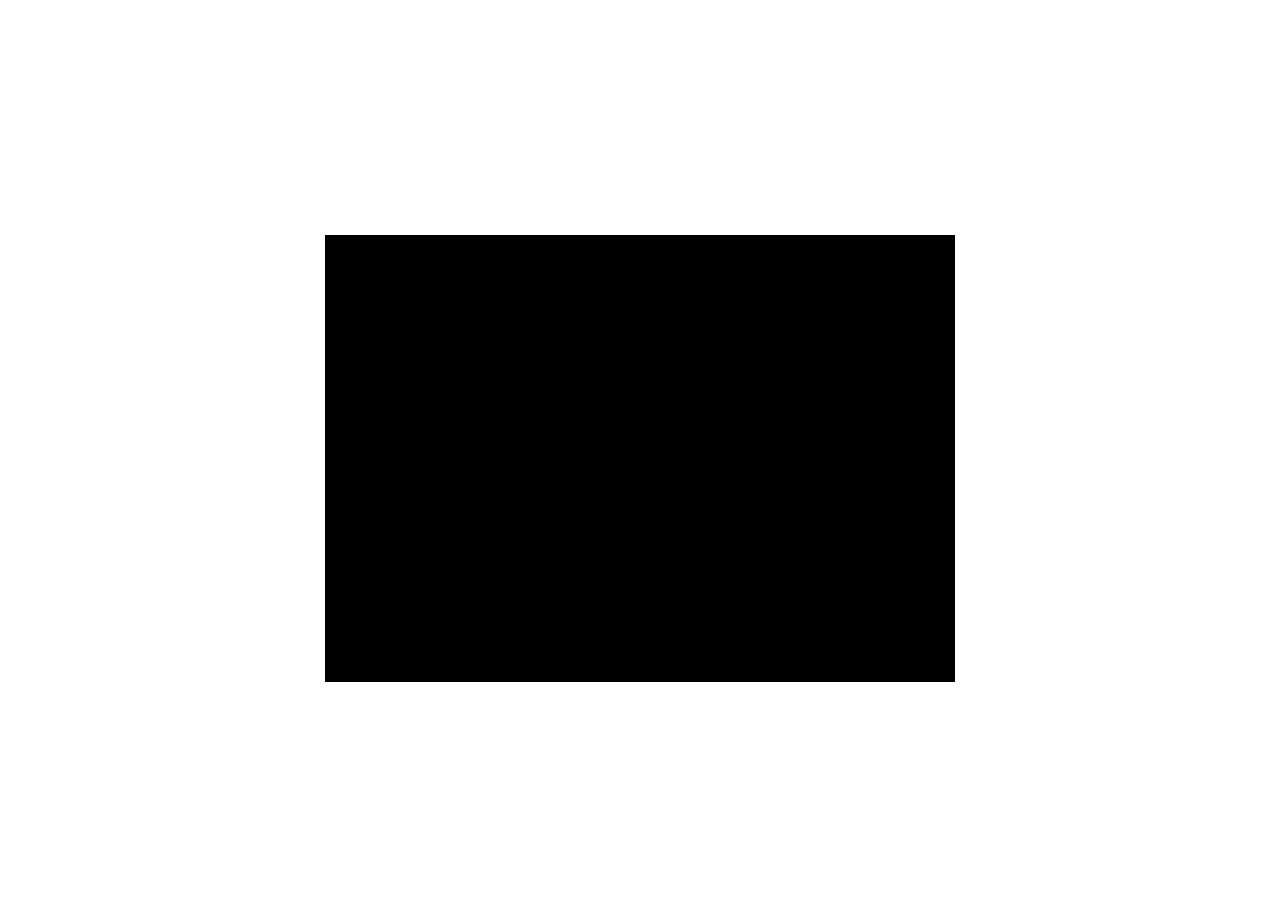
==== index.html @ 40381aaf "Central box" ====
<!DOCTYPE html>
<html lang="sv">
<head>
    <meta charset="UTF-8">
    <meta http-equiv="X-UA-Compatible" content="IE=edge">
    <meta name="viewport" content="width=device-width, initial-scale=1.0">
    <title>Vinterkort</title>
    <link rel="stylesheet" href="stylesheet.css">
</head>


<body>
    
    <main>
        <p>1</p>
    </main>

</body>


</html>
---- stylesheet.css ----
html, body{
    height: 100%;
}

body{
    display: flex;
    justify-content: center;
    align-items: center;
}

main{
    background-color: black;
    width: 630px;
    height: 447px;
}
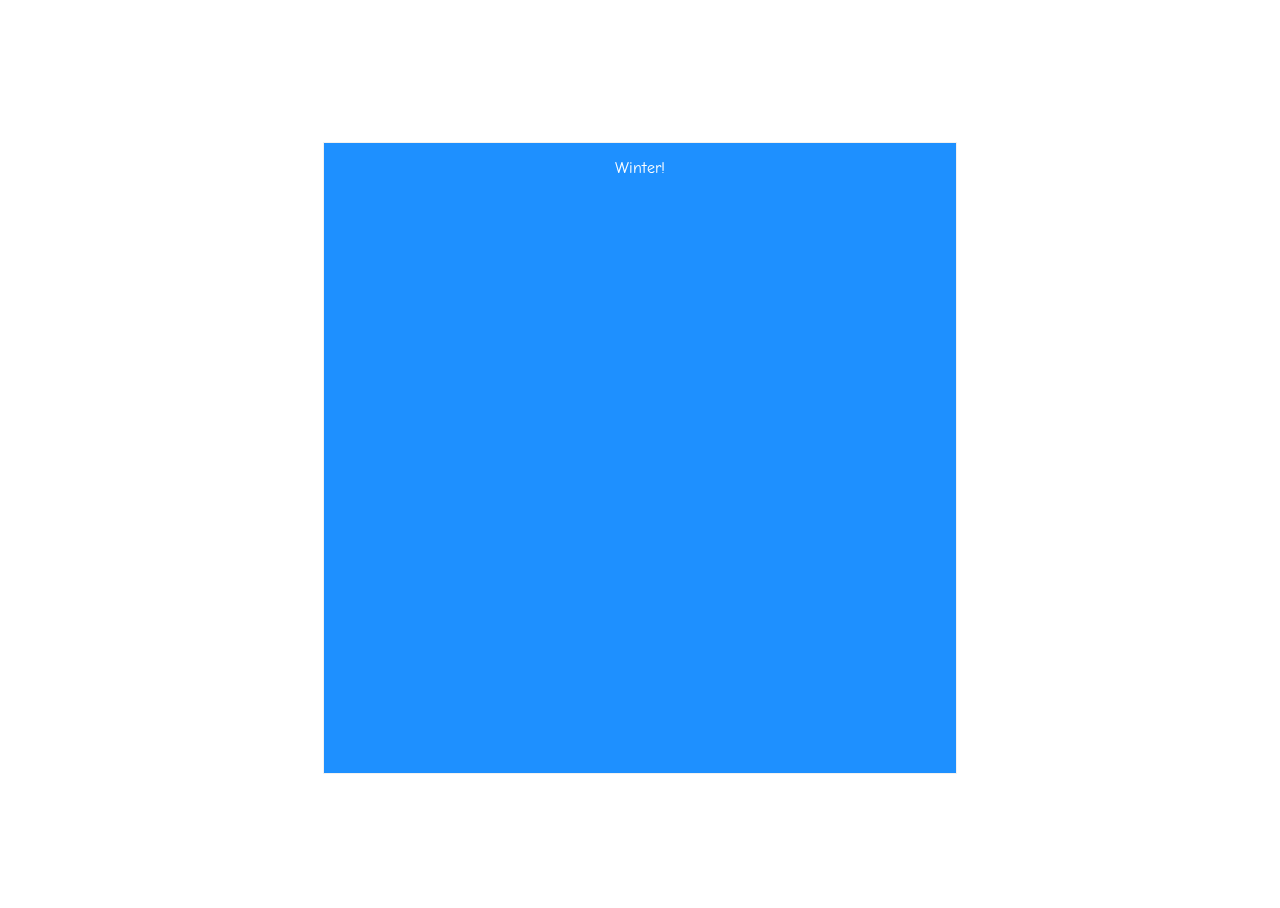
==== commit 55fef687: "Weird flipcard" ====
--- a/index.html
+++ b/index.html
@@ -6,15 +6,36 @@
     <meta name="viewport" content="width=device-width, initial-scale=1.0">
     <title>Vinterkort</title>
     <link rel="stylesheet" href="stylesheet.css">
+    <link rel="preconnect" href="https://fonts.googleapis.com">
+    <link rel="preconnect" href="https://fonts.gstatic.com" crossorigin>
+    <link href="https://fonts.googleapis.com/css2?family=Comic+Neue:ital,wght@1,300&display=swap" rel="stylesheet">
 </head>
 
 
 <body>
     
-    <main>
-        <p>1</p>
+    <main class="flip-card">
+
+
+        <section class="flip-card-inner">
+
+
+            <section class="flip-card-front">
+                <img alt="Hot beverage held with mittens" src="hotdrink.jpg" class="beverage">
+            </section>
+
+
+            <section class="flip-card-back">
+                <p>Winter!</p>
+            </section>
+
+
+        </section> 
+          
+        
     </main>
 
+    
 </body>
 
 
--- a/stylesheet.css
+++ b/stylesheet.css
@@ -6,12 +6,53 @@
     display: flex;
     justify-content: center;
     align-items: center;
+    font-family: 'Comic Neue', cursive;
 }
 
 main{
-    background-color: black;
-    width: 630px;
-    height: 447px;
+    width: 50%;
+    height: 70%;
 }
 
+.beverage{
+    max-width: 100%;
+    height: 100%;
+}
 
+.flip-card {
+    background-color:transparent;
+    border: 1px solid #f1f1f1;
+    perspective: 1000px;
+}
+  
+.flip-card-inner {
+    position: relative;
+    width: 100%;
+    height: 100%;
+    text-align: center;
+    transition: transform 0.8s;
+    transform-style: preserve-3d;
+}
+  
+.flip-card:hover, .flip-card-inner {
+    transform: rotateY(180deg);
+}
+  
+.flip-card-front, .flip-card-back {
+    position: absolute;
+    width: 100%;
+    height: 100%;
+    -webkit-backface-visibility: hidden;
+    backface-visibility: hidden;
+}
+  
+.flip-card-front {
+    background-color: #bbb;
+    color: black;
+}
+
+.flip-card-back {
+    background-color: dodgerblue;
+    color: white;
+    transform: rotateY(180deg);
+}
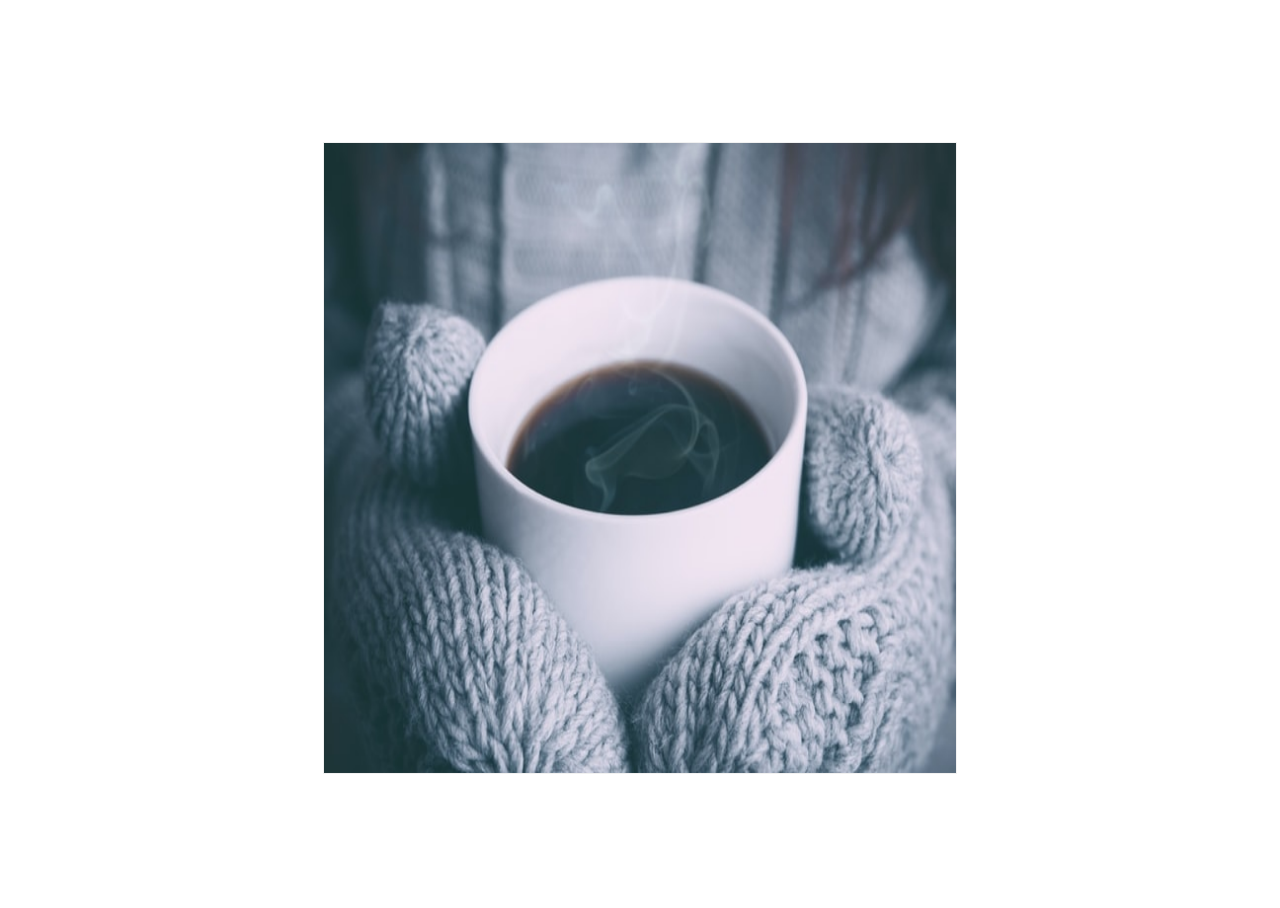
==== commit 049b306e: "Failed bug fix" ====
--- a/index.html
+++ b/index.html
@@ -14,26 +14,26 @@
 
 <body>
     
-    <main class="flip-card">
+    <div class="flip-card">
 
 
-        <section class="flip-card-inner">
+        <div class="flip-card-inner">
 
 
-            <section class="flip-card-front">
+            <div class="flip-card-front">
                 <img alt="Hot beverage held with mittens" src="hotdrink.jpg" class="beverage">
-            </section>
+            </div>
 
 
-            <section class="flip-card-back">
+            <div class="flip-card-back">
                 <p>Winter!</p>
-            </section>
+            </div>
 
 
-        </section> 
+        </div> 
           
         
-    </main>
+    </div>
 
     
 </body>
--- a/stylesheet.css
+++ b/stylesheet.css
@@ -9,7 +9,7 @@
     font-family: 'Comic Neue', cursive;
 }
 
-main{
+.flip-card{
     width: 50%;
     height: 70%;
 }
@@ -20,38 +20,42 @@
 }
 
 .flip-card {
-    background-color:transparent;
-    border: 1px solid #f1f1f1;
-    perspective: 1000px;
+    position: relative;
+    background-color: transparent;
+    border: 1px solid #f1f1f1; /*?*/
+    perspective: 1000px;/*?*/
 }
   
 .flip-card-inner {
-    position: relative;
+    position: absolute;
     width: 100%;
     height: 100%;
-    text-align: center;
+    text-align: center; /*?*/
+    -webkit-transform-style: preserve-3d;
+    transform-style: preserve-3d;
     transition: transform 0.8s;
-    transform-style: preserve-3d;
 }
   
-.flip-card:hover, .flip-card-inner {
+.flip-card:hover{
     transform: rotateY(180deg);
 }
   
-.flip-card-front, .flip-card-back {
+.flip-card-front{
     position: absolute;
     width: 100%;
     height: 100%;
     -webkit-backface-visibility: hidden;
     backface-visibility: hidden;
-}
-  
-.flip-card-front {
-    background-color: #bbb;
+    background-color: #f0f0f0;
     color: black;
 }
 
 .flip-card-back {
+    position: absolute;
+    width: 100%;
+    height: 100%;
+    -webkit-backface-visibility: hidden;
+    backface-visibility: hidden;
     background-color: dodgerblue;
     color: white;
     transform: rotateY(180deg);
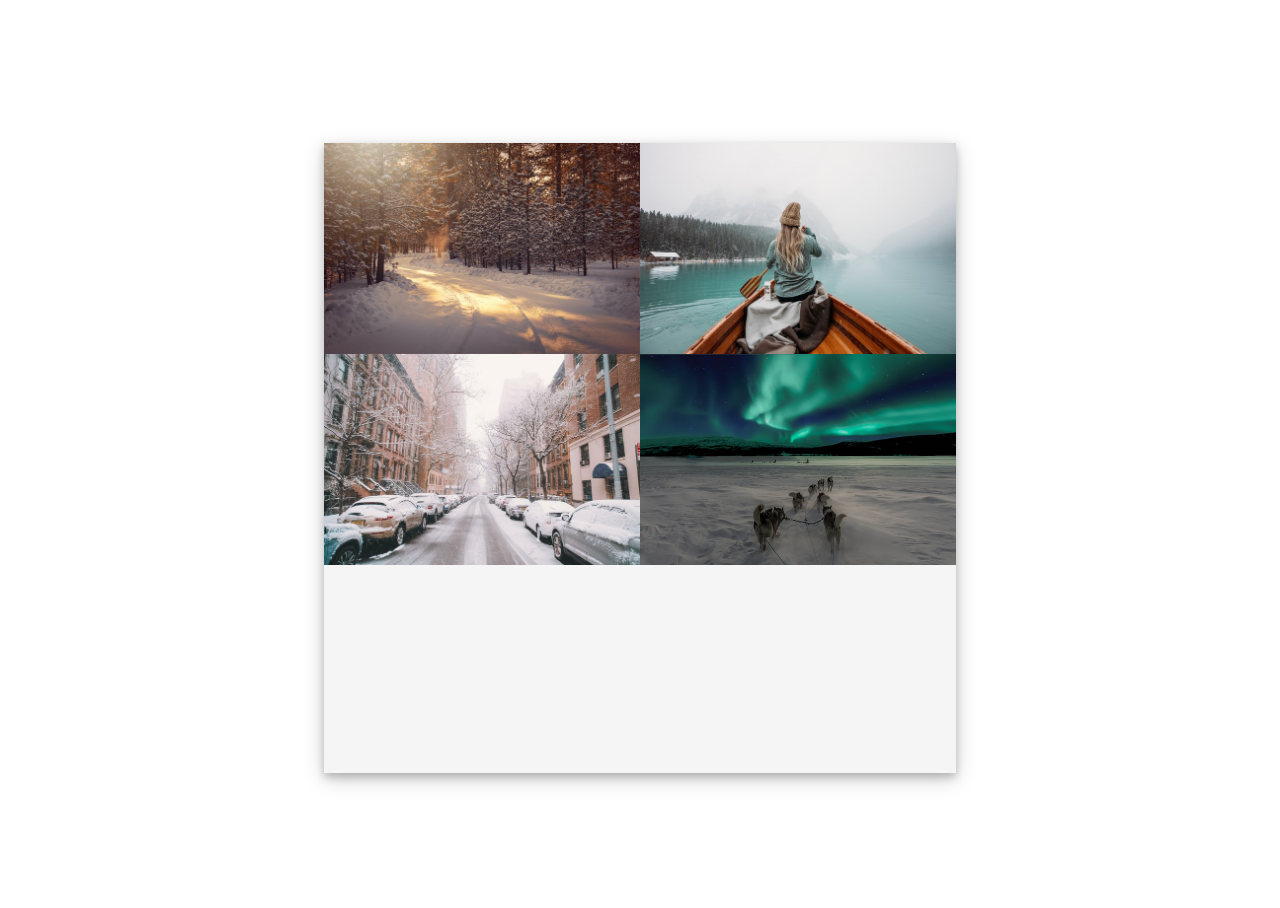
==== commit 536befc6: "front" ====
--- a/index.html
+++ b/index.html
@@ -14,26 +14,17 @@
 
 <body>
     
-    <div class="flip-card">
+    <main class="flip-card">
 
-
-        <div class="flip-card-inner">
-
-
-            <div class="flip-card-front">
-                <img alt="Hot beverage held with mittens" src="hotdrink.jpg" class="beverage">
-            </div>
-
-
-            <div class="flip-card-back">
-                <p>Winter!</p>
-            </div>
-
-
-        </div> 
+        <section class="pictures">
+            <img alt="Forrest covered in snow" src="forrest.jpg" class="pic">
+            <img alt="Winter boat ride" src="boat.jpg" class="pic">
+            <img alt="City covered in snow" src="city.jpg" class="pic">
+            <img alt="Northern lights and dogs" src="dogs.jpg" class="pic">
+        </section>
           
         
-    </div>
+    </main>
 
     
 </body>
--- a/stylesheet.css
+++ b/stylesheet.css
@@ -9,54 +9,22 @@
     font-family: 'Comic Neue', cursive;
 }
 
-.flip-card{
+main{
     width: 50%;
     height: 70%;
+    background-color: whitesmoke;
+    box-shadow: 0 4px 8px 0 rgba(0, 0, 0, 0.2), 0 6px 20px 0 rgba(0, 0, 0, 0.19);
+
 }
 
-.beverage{
-    max-width: 100%;
-    height: 100%;
+.pictures{
+    display: flex;
+    justify-content: center;
+    align-items: top;
+    flex-wrap: wrap;
 }
 
-.flip-card {
-    position: relative;
-    background-color: transparent;
-    border: 1px solid #f1f1f1; /*?*/
-    perspective: 1000px;/*?*/
-}
-  
-.flip-card-inner {
-    position: absolute;
-    width: 100%;
-    height: 100%;
-    text-align: center; /*?*/
-    -webkit-transform-style: preserve-3d;
-    transform-style: preserve-3d;
-    transition: transform 0.8s;
-}
-  
-.flip-card:hover{
-    transform: rotateY(180deg);
-}
-  
-.flip-card-front{
-    position: absolute;
-    width: 100%;
-    height: 100%;
-    -webkit-backface-visibility: hidden;
-    backface-visibility: hidden;
-    background-color: #f0f0f0;
-    color: black;
+.pic{
+    width: 50%;
 }
 
-.flip-card-back {
-    position: absolute;
-    width: 100%;
-    height: 100%;
-    -webkit-backface-visibility: hidden;
-    backface-visibility: hidden;
-    background-color: dodgerblue;
-    color: white;
-    transform: rotateY(180deg);
-}
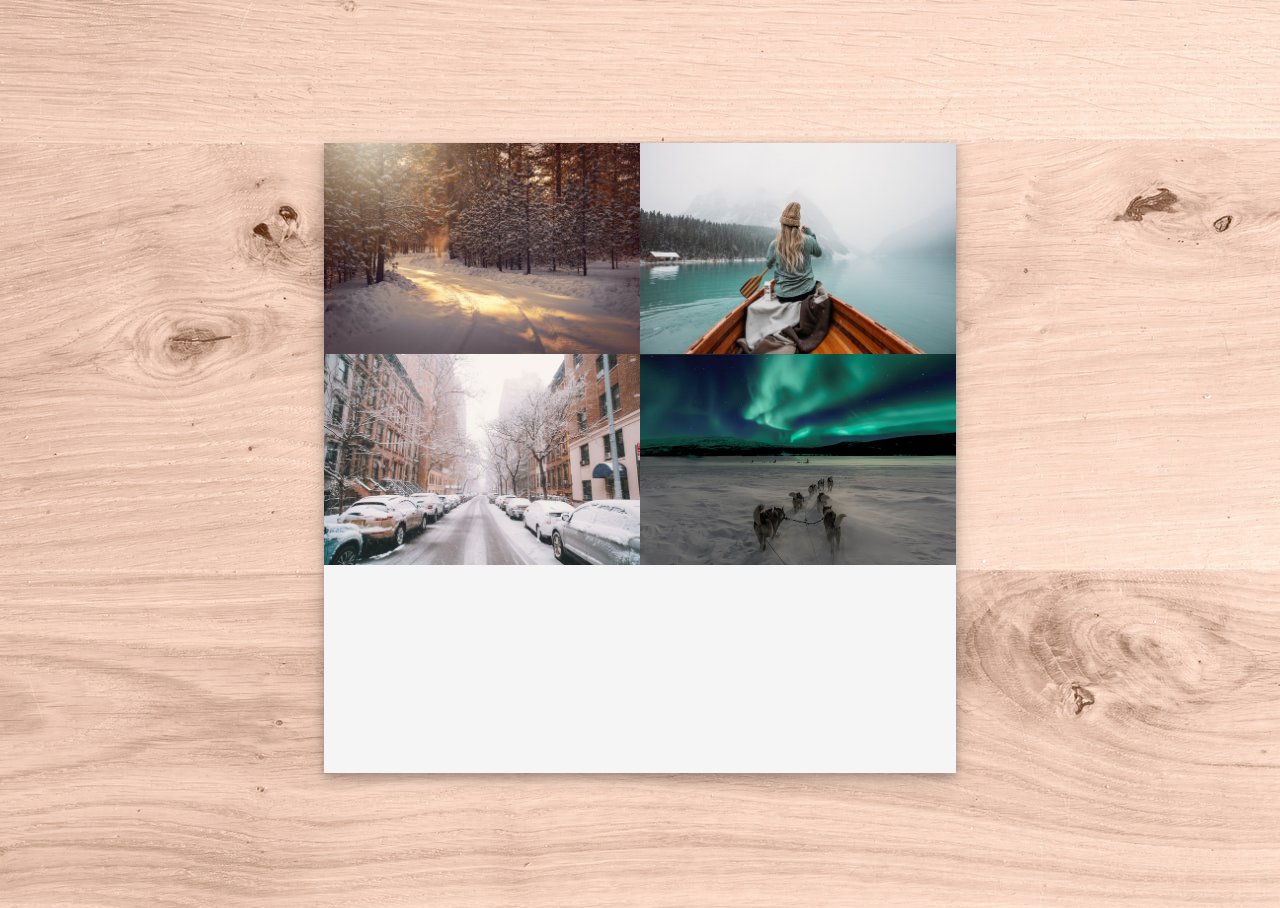
==== commit e654ba52: "trial and probably error?" ====
--- a/index.html
+++ b/index.html
@@ -14,16 +14,16 @@
 
 <body>
     
-    <main class="flip-card">
+    <main>
 
-        <section class="pictures">
-            <img alt="Forrest covered in snow" src="forrest.jpg" class="pic">
-            <img alt="Winter boat ride" src="boat.jpg" class="pic">
-            <img alt="City covered in snow" src="city.jpg" class="pic">
-            <img alt="Northern lights and dogs" src="dogs.jpg" class="pic">
-        </section>
-          
-        
+        <a href="message.html"><section class="pictures">
+            <img alt="Forrest covered in snow" src="forrest.jpg" class="pic1">
+            <img alt="Winter boat ride" src="boat.jpg" class="pic2">
+            <img alt="City covered in snow" src="city.jpg" class="pic3">
+            <img alt="Northern lights and dogs" src="dogs.jpg" class="pic4">
+        </section></a>
+            
+            
     </main>
 
     
--- a/stylesheet.css
+++ b/stylesheet.css
@@ -7,6 +7,8 @@
     justify-content: center;
     align-items: center;
     font-family: 'Comic Neue', cursive;
+    background-image: url("tabletop.jpg");
+    background-color: black;
 }
 
 main{
@@ -14,7 +16,6 @@
     height: 70%;
     background-color: whitesmoke;
     box-shadow: 0 4px 8px 0 rgba(0, 0, 0, 0.2), 0 6px 20px 0 rgba(0, 0, 0, 0.19);
-
 }
 
 .pictures{
@@ -24,7 +25,28 @@
     flex-wrap: wrap;
 }
 
-.pic{
+img{
     width: 50%;
 }
 
+.message{
+    text-align: center;
+    width: 100%;
+    height: 100%;
+    display: flex;
+    flex-direction: column;
+    justify-content: center;
+}
+
+a{
+    text-decoration: none;
+    color: black;
+}
+
+@media only screen and (max-width: 600){
+    main{
+        width: 70%;
+        height: 25%;
+    }
+}
+
